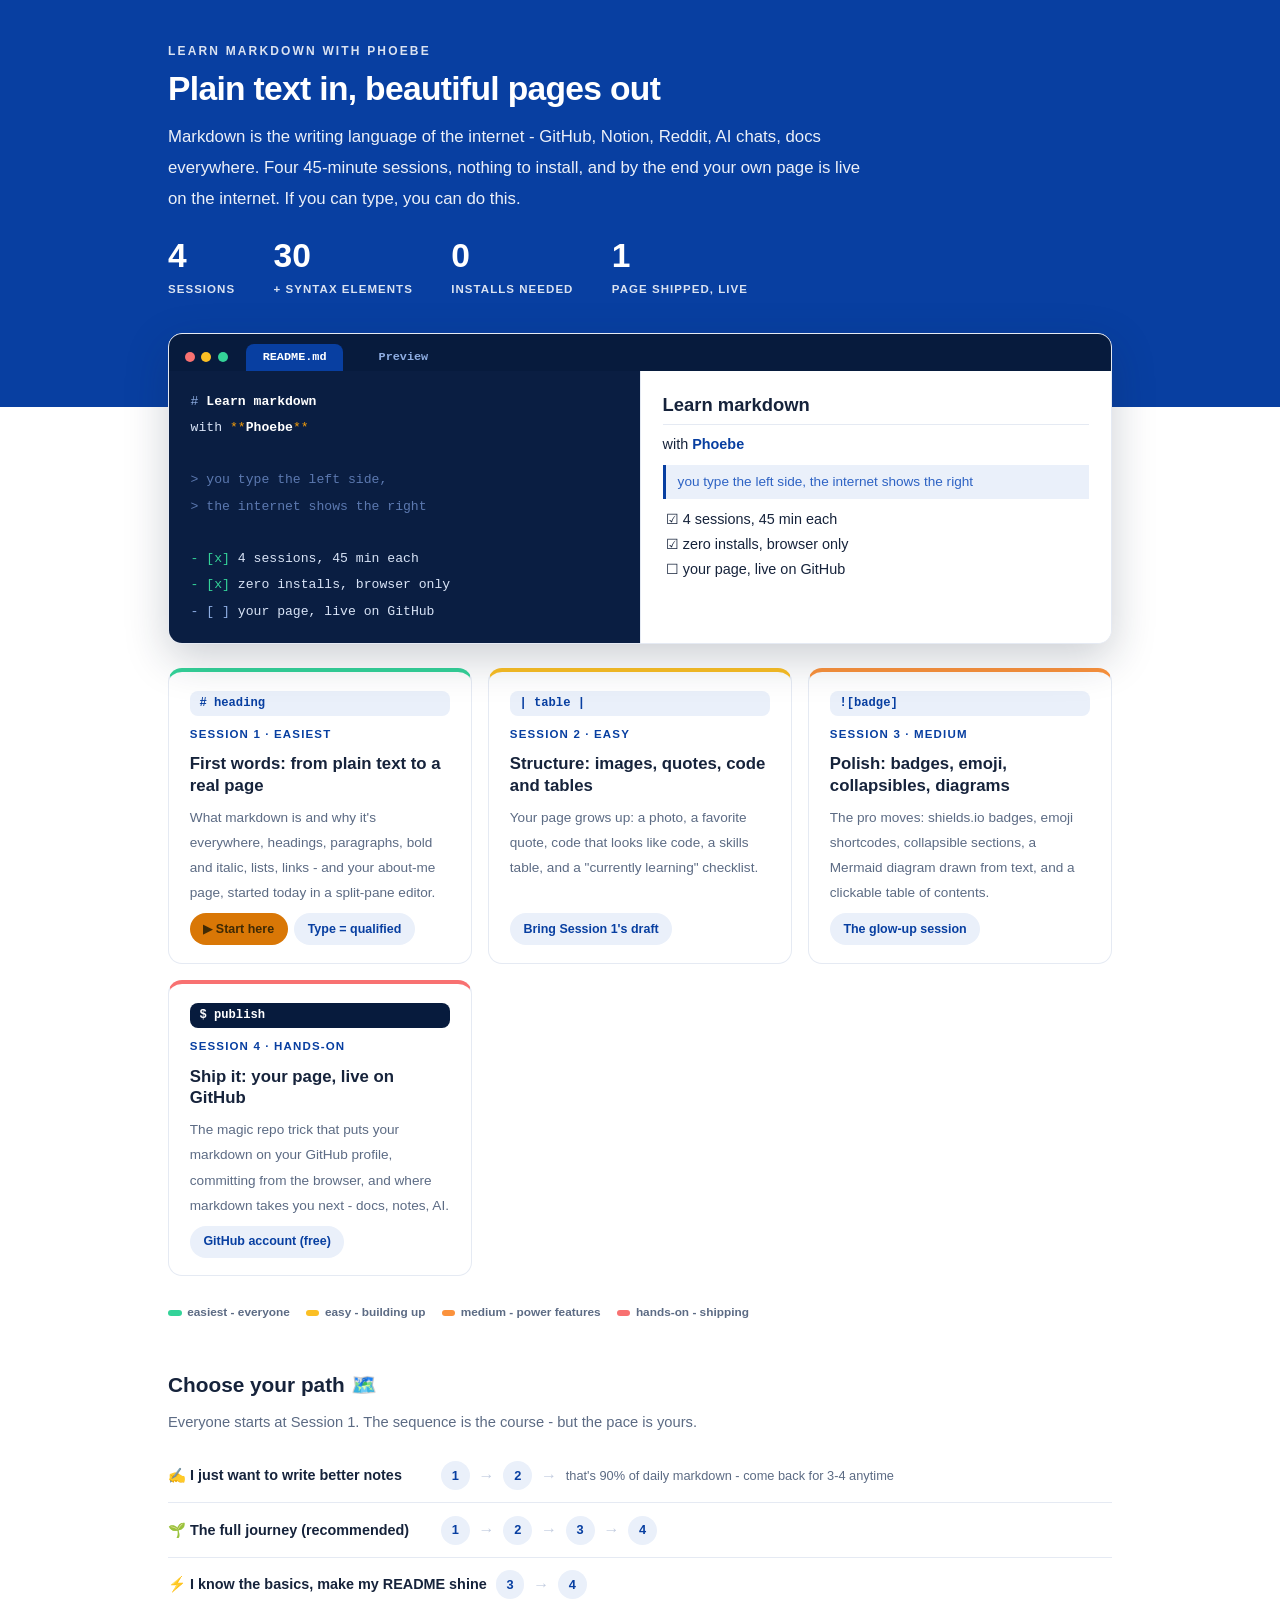
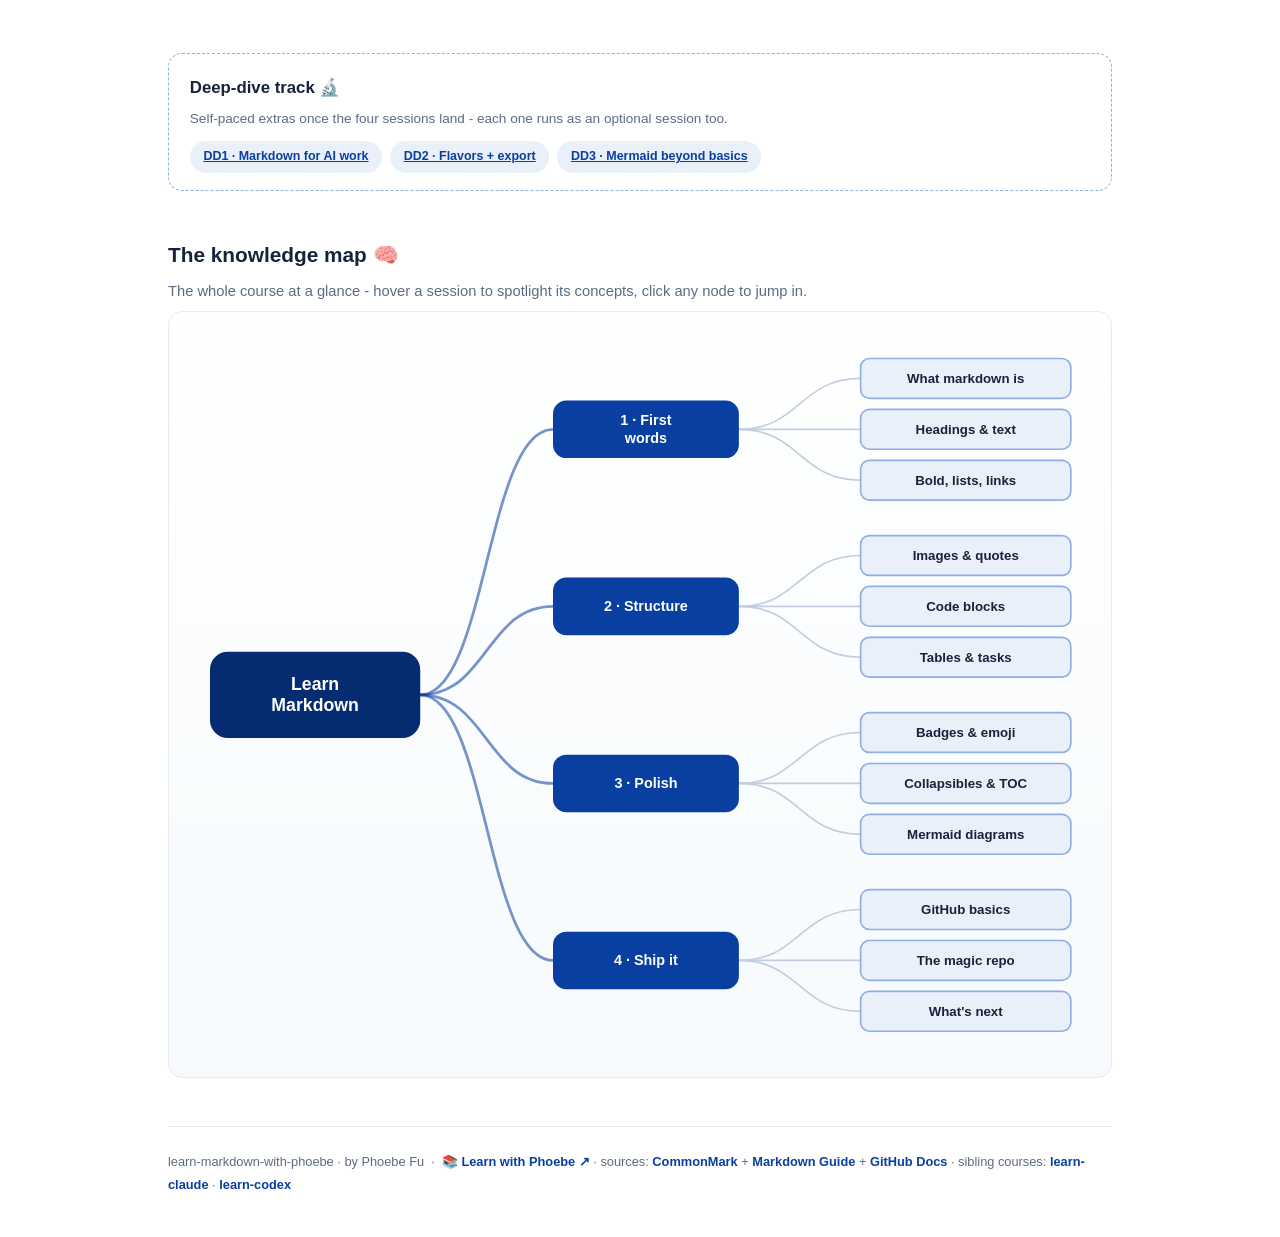
==== index.html @ 5eac9757 "Add Learn with Phoebe hub backlink to footers" ====
<!DOCTYPE html>
<html lang="en">
<head>
<meta charset="UTF-8">
<meta name="viewport" content="width=device-width, initial-scale=1.0">
<title>learn markdown with phoebe - plain text in, beautiful pages out</title>
<link rel="stylesheet" href="assets/style.css?v=1">
<style>
  .masthead { padding-bottom: 6.5rem; }
  .stats-row { display: flex; gap: 2.4rem; margin-top: 1.5rem; flex-wrap: wrap; }
  .stat b { display: block; font-size: 2.1rem; font-weight: 800; line-height: 1.05; font-variant-numeric: tabular-nums; }
  .stat span { font-size: .72rem; opacity: .85; text-transform: uppercase; letter-spacing: .09em; font-weight: 600; }

  .hero-editor { margin-top: -4.6rem; position: relative; z-index: 2; }

  .course-grid { display: grid; grid-template-columns: repeat(auto-fit, minmax(17rem, 1fr)); gap: 1rem; margin-top: 1.5rem; }
  .course-card {
    border: 1px solid var(--hairline);
    border-top: 4px solid var(--diff, var(--indigo));
    border-radius: var(--radius);
    padding: 1.2rem 1.3rem 1.1rem;
    display: flex;
    flex-direction: column;
    gap: .5rem;
    text-decoration: none;
    color: var(--ink);
    background: #fff;
    transition: box-shadow .15s ease, border-color .15s ease, transform .15s ease;
    position: relative;
  }
  .course-card:hover { border-color: var(--indigo-soft); border-top-color: var(--diff, var(--indigo)); box-shadow: 0 8px 28px rgba(8,63,161,.13); transform: translateY(-3px); }
  .course-card .cnum { font-size: .72rem; font-weight: 700; color: var(--indigo); text-transform: uppercase; letter-spacing: .1em; }
  .course-card h3 { font-size: 1.05rem; font-weight: 800; line-height: 1.3; }
  .course-card p { font-size: .85rem; color: var(--muted); flex: 1; }
  .course-card .meta { display: flex; gap: .4rem; flex-wrap: wrap; }

  .diff-legend { display: flex; gap: 1rem; margin-top: 1.6rem; font-size: .74rem; color: var(--muted); font-weight: 600; flex-wrap: wrap; }
  .diff-legend i { display: inline-block; width: .85rem; height: .35rem; border-radius: 999px; margin-right: .35rem; vertical-align: middle; }

  .paths { margin-top: 2.6rem; }
  .paths h2 { font-size: 1.3rem; font-weight: 800; margin-bottom: .3rem; }
  .paths .plede { color: var(--muted); font-size: .92rem; margin-bottom: .8rem; }
  .path { display: flex; gap: .55rem; align-items: center; padding: .75rem 0; border-bottom: .5px solid var(--hairline); flex-wrap: wrap; }
  .path:last-child { border-bottom: none; }
  .path b { min-width: 16.5rem; font-size: .9rem; }
  .path .pstep { background: var(--indigo-50); color: var(--indigo); border-radius: 999px; padding: .16rem .68rem; font-weight: 700; font-size: .8rem; text-decoration: none; transition: all .12s ease; }
  .path .pstep:hover { background: var(--indigo); color: #fff; }
  .path .parr { color: var(--faint); font-weight: 700; }

  .dd-strip { margin-top: 2.6rem; border: 1px dashed var(--indigo-soft); border-radius: var(--radius); padding: 1.1rem 1.3rem; }
  .dd-strip h2 { font-size: 1.05rem; font-weight: 800; margin-bottom: .2rem; }
  .dd-strip p { font-size: .85rem; color: var(--muted); margin-bottom: .6rem; }
  .dd-strip .ddlinks { display: flex; gap: .5rem; flex-wrap: wrap; }

  .mm-section { margin-top: 1.6rem; }
  .mm-section h2 { font-size: 1.3rem; font-weight: 800; margin-bottom: .2rem; }
  .mm-section .mm-lede { color: var(--muted); font-size: .92rem; margin-bottom: .4rem; }
  .mm-wrap { border: 1px solid var(--hairline); border-radius: var(--radius); background: linear-gradient(180deg,#fff, #F6FAFD); padding: .6rem; overflow-x: auto; }
  .mm-svg { width: 100%; height: auto; display: block; max-width: 60rem; margin: 0 auto; min-width: 34rem; }
  .mm-link { cursor: pointer; text-decoration: none; }
  .mm-node rect { transition: opacity .15s ease, filter .15s ease; }
  .mm-node text { pointer-events: none; }
  .mm-link:hover .mm-node rect { filter: brightness(1.06); }
  .mm-edge { transition: opacity .15s ease; }
</style>
</head>
<body>

<header class="masthead">
  <div class="wrap">
    <div class="eyebrow">Learn Markdown with Phoebe</div>
    <h1>Plain text in, beautiful pages out</h1>
    <p class="sub">Markdown is the writing language of the internet - GitHub, Notion, Reddit, AI chats, docs everywhere. Four 45-minute sessions, nothing to install, and by the end your own page is live on the internet. If you can type, you can do this.</p>
    <div class="stats-row">
      <div class="stat"><b data-count="4">4</b><span>sessions</span></div>
      <div class="stat"><b data-count="30">30</b><span>+ syntax elements</span></div>
      <div class="stat"><b data-count="0">0</b><span>installs needed</span></div>
      <div class="stat"><b data-count="1">1</b><span>page shipped, live</span></div>
    </div>
  </div>
</header>

<main class="wrap">

  <div class="editor-window hero-editor">
    <div class="ed-bar">
      <span class="ed-dots"><span class="ed-dot r"></span><span class="ed-dot y"></span><span class="ed-dot g"></span></span>
      <span class="ed-tab">README.md</span>
      <span class="ed-tab ghost">Preview</span>
    </div>
    <div class="ed-split">
      <div class="ed-src"><span class="mk"># </span><span class="mkw">Learn markdown</span>
with <span class="mkb">**</span><span class="mkw">Phoebe</span><span class="mkb">**</span>

<span class="mkq">&gt; you type the left side,</span>
<span class="mkq">&gt; the internet shows the right</span>

<span class="mkx">- [x]</span> 4 sessions, 45 min each
<span class="mkx">- [x]</span> zero installs, browser only
<span class="mk">- [ ]</span> your page, live on GitHub</div>
      <div class="ed-render">
        <div class="rh">Learn markdown</div>
        <p>with <strong style="color:var(--indigo)">Phoebe</strong></p>
        <blockquote>you type the left side, the internet shows the right</blockquote>
        <ul style="list-style:none;margin-left:.2rem">
          <li>☑ 4 sessions, 45 min each</li>
          <li>☑ zero installs, browser only</li>
          <li>☐ your page, live on GitHub</li>
        </ul>
      </div>
    </div>
  </div>

  

  <section class="section">
    <div class="course-grid">
      <a class="course-card" href="courses/01-first-words.html" style="--diff:#34D399">
        <span class="syn-chip"># heading</span>
        <span class="cnum">Session 1 · easiest</span>
        <h3>First words: from plain text to a real page</h3>
        <p>What markdown is and why it's everywhere, headings, paragraphs, bold and italic, lists, links - and your about-me page, started today in a split-pane editor.</p>
        <span class="meta"><span class="pill amber">▶ Start here</span><span class="pill light">Type = qualified</span></span>
      </a>
      <a class="course-card" href="courses/02-structure.html" style="--diff:#FBBF24">
        <span class="syn-chip">| table |</span>
        <span class="cnum">Session 2 · easy</span>
        <h3>Structure: images, quotes, code and tables</h3>
        <p>Your page grows up: a photo, a favorite quote, code that looks like code, a skills table, and a "currently learning" checklist.</p>
        <span class="meta"><span class="pill light">Bring Session 1's draft</span></span>
      </a>
      <a class="course-card" href="courses/03-polish.html" style="--diff:#FB923C">
        <span class="syn-chip">![badge]</span>
        <span class="cnum">Session 3 · medium</span>
        <h3>Polish: badges, emoji, collapsibles, diagrams</h3>
        <p>The pro moves: shields.io badges, emoji shortcodes, collapsible sections, a Mermaid diagram drawn from text, and a clickable table of contents.</p>
        <span class="meta"><span class="pill light">The glow-up session</span></span>
      </a>
      <a class="course-card" href="courses/04-ship-it.html" style="--diff:#F87171">
        <span class="syn-chip dark">$ publish</span>
        <span class="cnum">Session 4 · hands-on</span>
        <h3>Ship it: your page, live on GitHub</h3>
        <p>The magic repo trick that puts your markdown on your GitHub profile, committing from the browser, and where markdown takes you next - docs, notes, AI.</p>
        <span class="meta"><span class="pill light">GitHub account (free)</span></span>
      </a>
    </div>
    <div class="diff-legend">
      <span><i style="background:#34D399"></i>easiest - everyone</span>
      <span><i style="background:#FBBF24"></i>easy - building up</span>
      <span><i style="background:#FB923C"></i>medium - power features</span>
      <span><i style="background:#F87171"></i>hands-on - shipping</span>
    </div>

    <div class="paths">
      <h2>Choose your path 🗺️</h2>
      <p class="plede">Everyone starts at Session 1. The sequence is the course - but the pace is yours.</p>
      <div class="path"><b>✍️ I just want to write better notes</b>
        <a class="pstep" href="courses/01-first-words.html">1</a><span class="parr">→</span>
        <a class="pstep" href="courses/02-structure.html">2</a><span class="parr">→</span>
        <span style="font-size:.8rem;color:var(--muted)">that's 90% of daily markdown - come back for 3-4 anytime</span>
      </div>
      <div class="path"><b>🌱 The full journey (recommended)</b>
        <a class="pstep" href="courses/01-first-words.html">1</a><span class="parr">→</span>
        <a class="pstep" href="courses/02-structure.html">2</a><span class="parr">→</span>
        <a class="pstep" href="courses/03-polish.html">3</a><span class="parr">→</span>
        <a class="pstep" href="courses/04-ship-it.html">4</a>
      </div>
      <div class="path"><b>⚡ I know the basics, make my README shine</b>
        <a class="pstep" href="courses/03-polish.html">3</a><span class="parr">→</span>
        <a class="pstep" href="courses/04-ship-it.html">4</a>
      </div>
    </div>

    <div class="dd-strip">
      <h2>Deep-dive track 🔬</h2>
      <p>Self-paced extras once the four sessions land - each one runs as an optional session too.</p>
      <div class="ddlinks">
        <a class="pill light" href="courses/41-markdown-for-ai.html">DD1 · Markdown for AI work</a>
        <a class="pill light" href="courses/42-flavors-and-export.html">DD2 · Flavors + export</a>
        <a class="pill light" href="courses/43-mermaid-deeper.html">DD3 · Mermaid beyond basics</a>
      </div>
    </div>
  </section>

  <section class="section mm-section">
    <h2>The knowledge map 🧠</h2>
    <p class="mm-lede">The whole course at a glance - hover a session to spotlight its concepts, click any node to jump in.</p>
    <div class="mm-wrap"><div id="mindmap"></div></div>
  </section>

  <footer class="pagefoot">
    <span>learn-markdown-with-phoebe · by Phoebe Fu &nbsp;·&nbsp; 📚 <a href="https://phoebefu6.github.io/learn-with-phoebe/">Learn with Phoebe ↗</a> · sources: <a href="https://commonmark.org/help/">CommonMark</a> + <a href="https://www.markdownguide.org/">Markdown Guide</a> + <a href="https://docs.github.com/en/get-started/writing-on-github">GitHub Docs</a> · sibling courses: <a href="https://phoebefu6.github.io/learn-claude-with-phoebe/">learn-claude</a> · <a href="https://phoebefu6.github.io/learn-codex-with-phoebe/">learn-codex</a></span>
  </footer>
</main>

<script>
window.MINDMAP_DATA = {
  title: "Learn\nMarkdown",
  centerColor: "#052C70",
  sessions: [
    { label: "First\nwords", href: "courses/01-first-words.html", color: "#34D399",
      concepts: [
        { label: "What markdown is", href: "courses/01-first-words.html" },
        { label: "Headings & text", href: "courses/01-first-words.html" },
        { label: "Bold, lists, links", href: "courses/01-first-words.html" } ] },
    { label: "Structure", href: "courses/02-structure.html", color: "#FBBF24",
      concepts: [
        { label: "Images & quotes", href: "courses/02-structure.html" },
        { label: "Code blocks", href: "courses/02-structure.html" },
        { label: "Tables & tasks", href: "courses/02-structure.html" } ] },
    { label: "Polish", href: "courses/03-polish.html", color: "#FB923C",
      concepts: [
        { label: "Badges & emoji", href: "courses/03-polish.html" },
        { label: "Collapsibles & TOC", href: "courses/03-polish.html" },
        { label: "Mermaid diagrams", href: "courses/03-polish.html" } ] },
    { label: "Ship it", href: "courses/04-ship-it.html", color: "#F87171",
      concepts: [
        { label: "GitHub basics", href: "courses/04-ship-it.html" },
        { label: "The magic repo", href: "courses/04-ship-it.html" },
        { label: "What's next", href: "courses/04-ship-it.html" } ] }
  ]
};
</script>
<script src="assets/mindmap.js?v=12"></script>
<script src="assets/app.js?v=1"></script>
</body>
</html>
---- assets/style.css ----
/* learn-claude-with-phoebe - editorial bold design system
   Accent: indigo #083FA1 · Ink: #16233B · Flagship: amber #D97706 */

:root {
  --indigo: #083FA1;
  --indigo-deep: #052C70;
  --indigo-mid: #2E63C4;
  --indigo-soft: #8FAEE3;
  --indigo-50: #EAF0FA;
  --ink: #16233B;
  --muted: #5C6B84;
  --faint: #C3CDE0;
  --hairline: #E5EAF3;
  --amber: #D97706;
  --amber-ink: #3F2A05;
  --amber-50: #FDF3E3;
  --paper: #FFFFFF;
  --code-bg: #071B3D;
  --code-ink: #D9E4F7;
  --radius: 14px;
}

* { margin: 0; padding: 0; box-sizing: border-box; }

html { font-size: 16px; scroll-behavior: smooth; }
html.zoom-125 { font-size: 20px; }
html.zoom-150 { font-size: 24px; }

body {
  font-family: "Inter", -apple-system, BlinkMacSystemFont, "Segoe UI", Roboto, sans-serif;
  background: var(--paper);
  color: var(--ink);
  line-height: 1.85;
  font-feature-settings: "tnum";
}

.wrap { max-width: 62rem; margin: 0 auto; padding: 0 1.5rem; }

/* ---------- header band ---------- */
.masthead {
  background: var(--indigo);
  color: #fff;
  padding: 2.5rem 0 2.25rem;
}
.masthead .eyebrow {
  font-size: .75rem;
  letter-spacing: .18em;
  text-transform: uppercase;
  opacity: .85;
  font-weight: 600;
}
.masthead h1 {
  font-size: 2.1rem;
  line-height: 1.15;
  font-weight: 800;
  margin: .5rem 0 .75rem;
  letter-spacing: -.02em;
}
.masthead h1 .accent { color: inherit; }
.masthead .sub { font-size: 1.05rem; opacity: .92; max-width: 44rem; }

.chip-row { display: flex; flex-wrap: wrap; gap: .5rem; margin-top: 1.1rem; }
.chip {
  display: inline-flex;
  align-items: center;
  gap: .35rem;
  border-radius: 999px;
  padding: .25rem .8rem;
  font-size: .78rem;
  font-weight: 600;
  white-space: nowrap;
}
.chip.level { background: #fff; color: var(--indigo); }
.chip.audience { background: rgba(255,255,255,.16); color: #fff; border: 1px solid rgba(255,255,255,.35); }
.chip.time { background: var(--ink); color: #fff; font-variant-numeric: tabular-nums; }

/* ---------- agenda bar ---------- */
.agenda {
  display: flex;
  border-radius: 999px;
  overflow: hidden;
  margin: 1.4rem 0 0;
  font-size: .72rem;
  font-weight: 600;
  text-align: center;
  color: #fff;
}
.agenda span { padding: .45rem .3rem; white-space: nowrap; overflow: hidden; text-overflow: ellipsis; }
.agenda .a1 { background: var(--indigo-deep); }
.agenda .a2 { background: var(--indigo-mid); }
.agenda .a3 { background: var(--amber); color: var(--amber-ink); }
.agenda .a4 { background: var(--indigo-soft); }

/* ---------- toolbar ---------- */
.toolbar {
  position: sticky;
  top: 0;
  z-index: 40;
  background: rgba(255,255,255,.94);
  backdrop-filter: blur(6px);
  border-bottom: 1px solid var(--hairline);
  padding: .55rem 0;
}
.toolbar .wrap { display: flex; align-items: center; gap: .6rem; }
.toolbar .crumb { font-size: .8rem; color: var(--muted); font-weight: 600; margin-right: auto; }
.toolbar .crumb a { color: var(--indigo); text-decoration: none; }
.btn {
  border: 1px solid var(--hairline);
  background: #fff;
  color: var(--ink);
  border-radius: 999px;
  padding: .35rem .9rem;
  font-size: .78rem;
  font-weight: 600;
  cursor: pointer;
  font-family: inherit;
  transition: all .15s ease;
}
.btn:hover { border-color: var(--indigo); color: var(--indigo); }
.btn.primary { background: var(--indigo); border-color: var(--indigo); color: #fff; }
.btn.primary:hover { background: var(--indigo-deep); }

/* ---------- sections ---------- */
main { padding: 2.5rem 0 4rem; }

.section { margin-bottom: 2.8rem; }
.section-kicker { margin-bottom: 1rem; }
.section-kicker .klabel {
  display: block;
  font-size: .72rem;
  text-transform: uppercase;
  letter-spacing: .1em;
  color: var(--indigo);
  font-weight: 700;
  margin-bottom: .35rem;
}
.section-kicker h2 {
  font-size: 1.45rem;
  font-weight: 800;
  letter-spacing: -.01em;
  display: flex;
  align-items: center;
  gap: .7rem;
  flex-wrap: wrap;
}
.section-kicker .tag {
  border-radius: 999px;
  padding: .18rem .7rem;
  font-size: .7rem;
  font-weight: 700;
  text-transform: uppercase;
  letter-spacing: .08em;
}
.tag.concept { background: var(--indigo-50); color: var(--indigo); }
.tag.demo { background: var(--amber-50); color: var(--amber-ink); }
.tag.exercise { background: var(--ink); color: #fff; }

.lede { color: var(--muted); max-width: 46rem; margin-bottom: 1.4rem; line-height: 1.8; }

/* live vs self-study markers on cards */
.mode {
  font-size: .64rem;
  font-weight: 700;
  text-transform: uppercase;
  letter-spacing: .07em;
  padding: .14rem .6rem;
  border-radius: 999px;
  flex: none;
}
.mode.live { background: var(--indigo); color: #fff; }
.mode.self { background: #fff; color: var(--muted); border: 1px solid var(--hairline); }

/* ---------- accordions ---------- */
details.card {
  border: 1px solid var(--hairline);
  border-radius: var(--radius);
  margin-bottom: .8rem;
  overflow: hidden;
  background: #fff;
}
details.card[open] { border-color: var(--indigo-soft); box-shadow: 0 8px 28px rgba(8,63,161,.08); }
details.card summary {
  list-style: none;
  cursor: pointer;
  padding: 1rem 1.25rem;
  display: flex;
  align-items: center;
  gap: .75rem;
  font-weight: 700;
  font-size: 1.02rem;
  user-select: none;
}
details.card summary::-webkit-details-marker { display: none; }
details.card summary .dot {
  width: .6rem; height: .6rem;
  border-radius: 999px;
  background: var(--indigo);
  flex: none;
}
details.card summary .mini { margin-left: auto; font-size: .72rem; color: var(--muted); font-weight: 600; white-space: nowrap; }
details.card summary .caret { transition: transform .2s ease; color: var(--indigo); font-size: .8rem; }
details.card[open] summary .caret { transform: rotate(90deg); }
details.card .body { padding: 0 1.25rem 1.4rem; border-top: 1px solid var(--hairline); padding-top: 1.15rem; }
details.card .body p { margin-bottom: 1.05rem; max-width: 48rem; }
details.card .body p:last-child { margin-bottom: 0; }
details.card .body ul, details.card .body ol { margin: 0 0 1.1rem 1.2rem; max-width: 47rem; }
details.card .body li { margin-bottom: .65rem; }
details.card .body h4 { font-size: .95rem; font-weight: 700; margin: 1.1rem 0 .45rem; }
details.card .body h4:first-child { margin-top: 0; }

/* ---------- pills & legends ---------- */
.legend { display: flex; flex-wrap: wrap; gap: .5rem; margin: 0 0 1.2rem; }
.pill {
  display: inline-flex;
  align-items: center;
  gap: .4rem;
  border-radius: 999px;
  padding: .28rem .85rem;
  font-size: .78rem;
  font-weight: 600;
}
.pill.solid { background: var(--indigo); color: #fff; }
.pill.light { background: var(--indigo-50); color: var(--indigo); }
.pill.inkpill { background: var(--ink); color: #fff; }
.pill.amber, .pill.peach { background: var(--amber); color: var(--amber-ink); }
.pill.bare { color: var(--faint); }

/* ---------- 4D grid ---------- */
.grid-2 { display: grid; grid-template-columns: repeat(auto-fit, minmax(15rem, 1fr)); gap: .8rem; margin: .5rem 0 1rem; }
.d-card {
  border: 1px solid var(--hairline);
  border-left: 4px solid var(--indigo);
  border-radius: 10px;
  padding: 1rem 1.1rem;
}
.d-card h4 { font-size: .95rem; margin-bottom: .3rem; }
.d-card h4 .lead-letter { color: var(--indigo); }
.d-card p { font-size: .86rem; color: var(--muted); margin: 0; }

/* ---------- tables ---------- */
table.clean { width: 100%; border-collapse: collapse; font-size: .9rem; margin: .4rem 0 1rem; }
table.clean th {
  text-align: left;
  font-size: .72rem;
  text-transform: uppercase;
  letter-spacing: .08em;
  color: var(--muted);
  padding: .5rem .6rem;
  border-bottom: 2px solid var(--ink);
}
table.clean td { padding: .7rem .6rem; border-bottom: .5px solid var(--hairline); vertical-align: top; line-height: 1.7; }
table.clean td:first-child { font-weight: 600; }

/* ---------- prompt boxes ---------- */
.prompt-box {
  position: relative;
  background: var(--code-bg);
  color: var(--code-ink);
  border-radius: var(--radius);
  padding: 1.1rem 1.2rem;
  margin: 1rem 0 1.2rem;
  font-family: "SF Mono", ui-monospace, Menlo, Consolas, monospace;
  font-size: .84rem;
  line-height: 1.65;
  white-space: pre-wrap;
  word-break: break-word;
}
.prompt-box .label {
  position: absolute;
  top: -0.7rem;
  left: 1rem;
  background: var(--indigo);
  color: #fff;
  font-family: "Inter", -apple-system, sans-serif;
  font-size: .68rem;
  font-weight: 700;
  letter-spacing: .06em;
  text-transform: uppercase;
  border-radius: 999px;
  padding: .15rem .7rem;
}
.prompt-box.bad .label { background: var(--faint); color: var(--ink); }
.prompt-box.good .label { background: var(--amber); color: var(--amber-ink); }
.copy-btn {
  position: absolute;
  top: .7rem;
  right: .7rem;
  background: rgba(255,255,255,.1);
  border: 1px solid rgba(255,255,255,.25);
  color: #fff;
  border-radius: 999px;
  padding: .25rem .8rem;
  font-size: .72rem;
  font-weight: 600;
  cursor: pointer;
  font-family: "Inter", -apple-system, sans-serif;
  transition: background .15s ease;
}
.copy-btn:hover { background: rgba(255,255,255,.22); }
.copy-btn.copied { background: var(--amber); border-color: var(--amber); color: var(--amber-ink); }

/* ---------- demo steps ---------- */
.steps { counter-reset: step; margin: .6rem 0 1rem; }
.step {
  display: flex;
  gap: .9rem;
  padding: .85rem 0;
  border-bottom: .5px solid var(--hairline);
}
.step:last-child { border-bottom: none; }
.step::before {
  counter-increment: step;
  content: counter(step);
  flex: none;
  width: 1.7rem; height: 1.7rem;
  border-radius: 999px;
  background: var(--indigo-50);
  color: var(--indigo);
  font-weight: 700;
  font-size: .85rem;
  display: inline-flex;
  align-items: center;
  justify-content: center;
  margin-top: .1rem;
}
.step p { margin: 0; }

/* ---------- callouts ---------- */
.callout {
  border-radius: var(--radius);
  padding: 1rem 1.2rem;
  margin: 1rem 0;
  font-size: .92rem;
}
.callout.tip { background: var(--indigo-50); border-left: 4px solid var(--indigo); }
.callout.win { background: var(--amber-50); border-left: 4px solid var(--amber); }
.callout strong:first-child { display: block; margin-bottom: .2rem; }

.callout.example {
  background: #FFFFFF;
  border: 1px solid var(--hairline);
  border-left: 4px solid var(--amber);
  font-size: .9rem;
}
.callout.example .ex-pill {
  display: inline-block;
  background: var(--amber);
  color: var(--amber-ink);
  border-radius: 999px;
  padding: .15rem .7rem;
  font-size: .68rem;
  font-weight: 700;
  text-transform: uppercase;
  letter-spacing: .06em;
  margin-bottom: .5rem;
}
.callout.example p { margin: 0 0 .75rem; max-width: 47rem; }
.callout.example p:last-child { margin-bottom: 0; }
.callout.example ul { margin: 0 0 0 1.1rem; max-width: 46rem; }
.callout.example li { margin-bottom: .6rem; }
.callout.example li:last-child { margin-bottom: 0; }

/* ---------- zoomable figures ---------- */
figure.zoomable {
  border: 1px solid var(--hairline);
  border-radius: var(--radius);
  padding: 1.2rem;
  margin: 1rem 0 1.4rem;
  cursor: zoom-in;
  transition: box-shadow .15s ease;
  background: #fff;
}
figure.zoomable:hover { box-shadow: 0 8px 28px rgba(8,63,161,.12); }
figure.zoomable svg, figure.zoomable img { width: 100%; height: auto; display: block; }
figure.zoomable figcaption {
  margin-top: .6rem;
  font-size: .76rem;
  color: var(--muted);
  font-weight: 600;
  display: flex;
  align-items: center;
  gap: .4rem;
}

.lightbox {
  position: fixed;
  inset: 0;
  z-index: 100;
  background: rgba(22,35,59,.9);
  display: none;
  align-items: center;
  justify-content: center;
  padding: 3vh 3vw;
  cursor: zoom-out;
}
.lightbox.open { display: flex; }
.lightbox .inner {
  background: #fff;
  border-radius: var(--radius);
  padding: 2rem;
  max-width: 94vw;
  max-height: 92vh;
  overflow: auto;
}
.lightbox .inner svg, .lightbox .inner img { width: min(88vw, 70rem); height: auto; }
.lightbox .close-hint {
  position: fixed;
  top: 1rem; right: 1.4rem;
  color: #fff;
  font-size: .8rem;
  font-weight: 600;
  opacity: .8;
}

/* ---------- courses covered ---------- */
.covered { border: 1px solid var(--hairline); border-radius: var(--radius); overflow: hidden; }
.covered-row {
  display: flex;
  align-items: baseline;
  gap: .8rem;
  padding: .75rem 1.1rem;
  border-bottom: .5px solid var(--hairline);
  font-size: .9rem;
}
.covered-row:last-child { border-bottom: none; }
.covered-row .status { flex: none; }
.covered-row .name { font-weight: 600; }
.covered-row .note { margin-left: auto; color: var(--muted); font-size: .78rem; text-align: right; }

/* ---------- cheat sheet footer ---------- */
.cheat {
  background: var(--ink);
  color: #fff;
  border-radius: var(--radius);
  padding: 1.6rem 1.6rem 1.3rem;
  margin-top: 3rem;
}
.cheat h3 { font-size: 1.1rem; margin-bottom: 1rem; }
.cheat h3 span { color: var(--indigo-soft); }
.cheat .grid-2 { gap: 1rem; }
.cheat .cheat-item { border-left: 3px solid var(--indigo-mid); padding-left: .8rem; }
.cheat .cheat-item b { display: block; font-size: .85rem; color: var(--indigo-soft); }
.cheat .cheat-item span { font-size: .82rem; opacity: .85; }

footer.pagefoot {
  border-top: 1px solid var(--hairline);
  margin-top: 3rem;
  padding: 1.4rem 0 2.5rem;
  font-size: .8rem;
  color: var(--muted);
  display: flex;
  justify-content: space-between;
  flex-wrap: wrap;
  gap: .8rem;
}
footer.pagefoot a { color: var(--indigo); text-decoration: none; font-weight: 600; }

/* ---------- wayfinding: reading progress + section dots + part numbers ---------- */

#progress-bar {
  position: fixed;
  top: 0; left: 0;
  height: 3px;
  width: 0;
  background: linear-gradient(90deg, var(--indigo), var(--amber));
  z-index: 90;
}

.pagenav {
  position: fixed;
  right: 1.1rem;
  top: 50%;
  transform: translateY(-50%);
  z-index: 50;
  display: flex;
  flex-direction: column;
  gap: .55rem;
}
.pagenav a {
  width: .68rem; height: .68rem;
  border-radius: 999px;
  background: #fff;
  border: 2px solid var(--faint);
  display: block;
  position: relative;
  transition: all .15s ease;
}
.pagenav a:hover { border-color: var(--indigo); transform: scale(1.3); }
.pagenav a.active { background: var(--indigo); border-color: var(--indigo); }
.pagenav a .nlabel {
  position: absolute;
  right: 1.4rem;
  top: 50%;
  transform: translateY(-50%);
  background: var(--ink);
  color: #fff;
  font-size: .7rem;
  font-weight: 600;
  padding: .22rem .65rem;
  border-radius: 6px;
  white-space: nowrap;
  opacity: 0;
  pointer-events: none;
  transition: opacity .15s ease;
}
.pagenav a:hover .nlabel { opacity: 1; }
@media (max-width: 74rem) { .pagenav { display: none; } }

main { counter-reset: partnum -1; }
.section .section-kicker { position: relative; }
.section .section-kicker::before {
  counter-increment: partnum;
  content: counter(partnum, decimal-leading-zero);
  position: absolute;
  right: 0;
  top: -1.2rem;
  font-size: 4.4rem;
  font-weight: 800;
  color: var(--indigo-50);
  line-height: 1;
  font-variant-numeric: tabular-nums;
  pointer-events: none;
  z-index: 0;
}
.section .section-kicker > * { position: relative; z-index: 1; }

details.card summary { transition: background .15s ease; }
details.card summary:hover { background: #F8FAFD; }

/* ---------- journey strip: you are here in the series ---------- */
.journey {
  display: flex;
  align-items: center;
  gap: .45rem;
  margin-top: 1.1rem;
  flex-wrap: wrap;
}
.journey .jlabel { font-size: .7rem; font-weight: 700; text-transform: uppercase; letter-spacing: .09em; opacity: .8; margin-right: .3rem; }
.journey a {
  width: 1.7rem; height: 1.7rem;
  border-radius: 999px;
  display: inline-flex;
  align-items: center;
  justify-content: center;
  font-size: .8rem;
  font-weight: 700;
  text-decoration: none;
  color: #fff;
  border: 1.5px solid rgba(255,255,255,.45);
  transition: all .15s ease;
  font-variant-numeric: tabular-nums;
}
.journey a:hover { border-color: #fff; transform: scale(1.12); }
.journey a.here { background: #fff; color: var(--indigo); border-color: #fff; }
.journey a.dd-chip { width: auto; border-radius: 999px; padding: 0 .7rem; font-size: .72rem; }

/* ---------- check-yourself quiz ---------- */
.quiz-q {
  border: 1px solid var(--hairline);
  border-radius: var(--radius);
  padding: 1.1rem 1.25rem 1rem;
  margin-bottom: .9rem;
  background: #fff;
}
.quiz-q .qtext { font-weight: 700; margin-bottom: .7rem; }
.quiz-q .qopt {
  display: block;
  width: 100%;
  text-align: left;
  background: #fff;
  border: 1px solid var(--hairline);
  border-radius: 10px;
  padding: .6rem .9rem;
  margin-bottom: .5rem;
  font-size: .9rem;
  font-family: inherit;
  color: var(--ink);
  cursor: pointer;
  transition: all .15s ease;
}
.quiz-q .qopt:hover { border-color: var(--indigo); background: var(--indigo-50); }
.quiz-q .qopt.correct { background: var(--indigo); border-color: var(--indigo); color: #fff; font-weight: 600; }
.quiz-q .qopt.correct::after { content: "  ✓"; }
.quiz-q .qopt.wrong { background: #FEF2F2; border-color: #FCA5A5; color: #991B1B; animation: qshake .3s ease; }
.quiz-q .qopt.wrong::after { content: "  ✗ try again"; font-size: .78rem; }
.quiz-q .qopt:disabled { cursor: default; }
.quiz-q .qwhy {
  display: none;
  background: var(--amber-50);
  border-left: 4px solid var(--amber);
  border-radius: 8px;
  padding: .6rem .9rem;
  font-size: .86rem;
  margin-top: .3rem;
}
.quiz-q.answered .qwhy { display: block; }
@keyframes qshake {
  0%, 100% { transform: translateX(0); }
  25% { transform: translateX(-5px); }
  75% { transform: translateX(5px); }
}
.quiz-score { font-weight: 700; color: var(--indigo); margin-top: .4rem; }

@media (prefers-reduced-motion: reduce) {
  .quiz-q .qopt.wrong { animation: none; }
  .journey a:hover { transform: none; }
}

/* ---------- micro-interactions (react-bits inspired, vanilla) ---------- */

/* BlurText: staggered word reveal on the masthead headline */
.masthead h1 .bw {
  display: inline-block;
  opacity: 0;
  filter: blur(8px);
  transform: translateY(.35em);
  animation: bw-in .7s cubic-bezier(.22,.9,.35,1) forwards;
  animation-delay: var(--bw-delay, 0s);
}
@keyframes bw-in {
  to { opacity: 1; filter: blur(0); transform: translateY(0); }
}

/* SpotlightCard: cursor-following highlight on accordion cards */
details.card { position: relative; }
details.card::after {
  content: "";
  position: absolute;
  inset: 0;
  pointer-events: none;
  opacity: 0;
  transition: opacity .3s ease;
  background: radial-gradient(320px circle at var(--mx, 50%) var(--my, 50%), rgba(8,63,161,.09), transparent 65%);
}
details.card:hover::after { opacity: 1; }

/* ScrollReveal: sections rise in as they enter the viewport */
.js-reveal .section {
  opacity: 0;
  transform: translateY(16px);
  transition: opacity .6s ease, transform .6s cubic-bezier(.22,.9,.35,1);
}
.js-reveal .section.revealed { opacity: 1; transform: none; }

@media (prefers-reduced-motion: reduce) {
  .masthead h1 .bw { animation: none; opacity: 1; filter: none; transform: none; }
  details.card::after { display: none; }
  .js-reveal .section { opacity: 1; transform: none; transition: none; }
}

@media (max-width: 40rem) {
  .masthead h1 { font-size: 1.6rem; }
  .agenda span { font-size: .6rem; }
  .toolbar .crumb { display: none; }
}

@media print {
  .toolbar, .copy-btn { display: none; }
  details.card { border: 1px solid #ccc; }
}

/* ---------- markdown editor components (this course's signature layer) ---------- */
.editor-window { border-radius: var(--radius); overflow: hidden; box-shadow: 0 14px 44px rgba(22,35,59,.22); border: 1px solid var(--hairline); background: #fff; }
.ed-bar { background: #071B3D; display: flex; align-items: flex-end; gap: .45rem; padding: .55rem 1rem 0; min-height: 2.3rem; }
.ed-dots { display: flex; gap: .4rem; align-items: center; padding-bottom: .55rem; }
.ed-dot { width: .62rem; height: .62rem; border-radius: 999px; display: inline-block; }
.ed-dot.r { background: #F87171; } .ed-dot.y { background: #FBBF24; } .ed-dot.g { background: #34D399; }
.ed-tab { margin-left: .7rem; background: var(--indigo); color: #fff; border-radius: 8px 8px 0 0; padding: .28rem 1.05rem; font: 600 .74rem/1.5 ui-monospace, "SF Mono", Menlo, monospace; }
.ed-tab.ghost { background: transparent; color: #8FAEE3; }
.ed-split { display: grid; grid-template-columns: 1fr 1fr; }
.ed-src { background: #0A1E42; color: #D9E4F7; font: 400 .82rem/2 ui-monospace, "SF Mono", Menlo, monospace; padding: 1.1rem 1.35rem; white-space: pre-wrap; word-break: break-word; }
.ed-render { background: #fff; padding: 1.1rem 1.35rem; border-left: 1px solid var(--hairline); font-size: .9rem; line-height: 1.75; color: var(--ink); }
@media (max-width: 720px) { .ed-split { grid-template-columns: 1fr; } .ed-render { border-left: none; border-top: 1px solid var(--hairline); } }
.ed-src .mk { color: #8FAEE3; }
.ed-src .mkb { color: #F59E0B; }
.ed-src .mkq { color: #5C79B0; }
.ed-src .mkx { color: #34D399; }
.ed-src .mkw { color: #FFFFFF; font-weight: 600; }
.ed-render .rh { font-size: 1.15rem; font-weight: 800; border-bottom: 1px solid var(--hairline); padding-bottom: .2rem; margin-bottom: .45rem; }
.ed-render blockquote { border-left: 3px solid var(--indigo); background: var(--indigo-50); color: var(--indigo-mid); padding: .3rem .75rem; margin: .5rem 0; font-size: .85rem; }
.ed-render ul { margin: .3rem 0 .3rem 1.2rem; }

/* syntax chip - mono badge that shows literal markdown syntax */
.syn-chip { display: inline-block; background: var(--indigo-50); color: var(--indigo); border-radius: 8px; padding: .14rem .6rem; font: 600 .76rem/1.7 ui-monospace, "SF Mono", Menlo, monospace; white-space: nowrap; }
.syn-chip.dark { background: #071B3D; color: #fff; }

/* raw -> rendered pair: the diagram language of this course */
.rawpair { display: grid; grid-template-columns: 1fr 2.2rem 1fr; gap: .55rem; align-items: stretch; margin: 1rem 0; }
.rawpair .rp-raw { background: #0A1E42; color: #D9E4F7; border-radius: 10px; padding: .8rem 1rem; font: 400 .8rem/1.9 ui-monospace, "SF Mono", Menlo, monospace; white-space: pre-wrap; word-break: break-word; }
.rawpair .rp-arrow { align-self: center; justify-self: center; color: var(--faint); font-weight: 800; font-size: 1.15rem; }
.rawpair .rp-out { background: #fff; border: 1px solid var(--hairline); border-radius: 10px; padding: .8rem 1rem; font-size: .88rem; line-height: 1.7; overflow-x: auto; }
@media (max-width: 720px) { .rawpair { grid-template-columns: 1fr; } .rawpair .rp-arrow { transform: rotate(90deg); } }
.rp-label { display: block; font: 700 .64rem/1.2 Inter, sans-serif; letter-spacing: .13em; text-transform: uppercase; margin-bottom: .45rem; }
.rp-raw .rp-label { color: #8FAEE3; }
.rp-out .rp-label { color: var(--muted); }
.rp-raw .mk { color: #8FAEE3; } .rp-raw .mkb { color: #F59E0B; } .rp-raw .mkq { color: #5C79B0; } .rp-raw .mkx { color: #34D399; } .rp-raw .mkw { color: #FFFFFF; font-weight: 600; }
.rp-out .rh { font-size: 1.05rem; font-weight: 800; border-bottom: 1px solid var(--hairline); padding-bottom: .15rem; margin-bottom: .35rem; }
.rp-out blockquote { border-left: 3px solid var(--indigo); background: var(--indigo-50); color: var(--indigo-mid); padding: .25rem .7rem; margin: .4rem 0; font-size: .84rem; }
.rp-out ul, .rp-out ol { margin: .25rem 0 .25rem 1.2rem; }
.rp-out table { border-collapse: collapse; font-size: .82rem; }
.rp-out table th, .rp-out table td { border: 1px solid var(--hairline); padding: .25rem .6rem; }
.rp-out img { max-width: 100%; border-radius: 8px; }
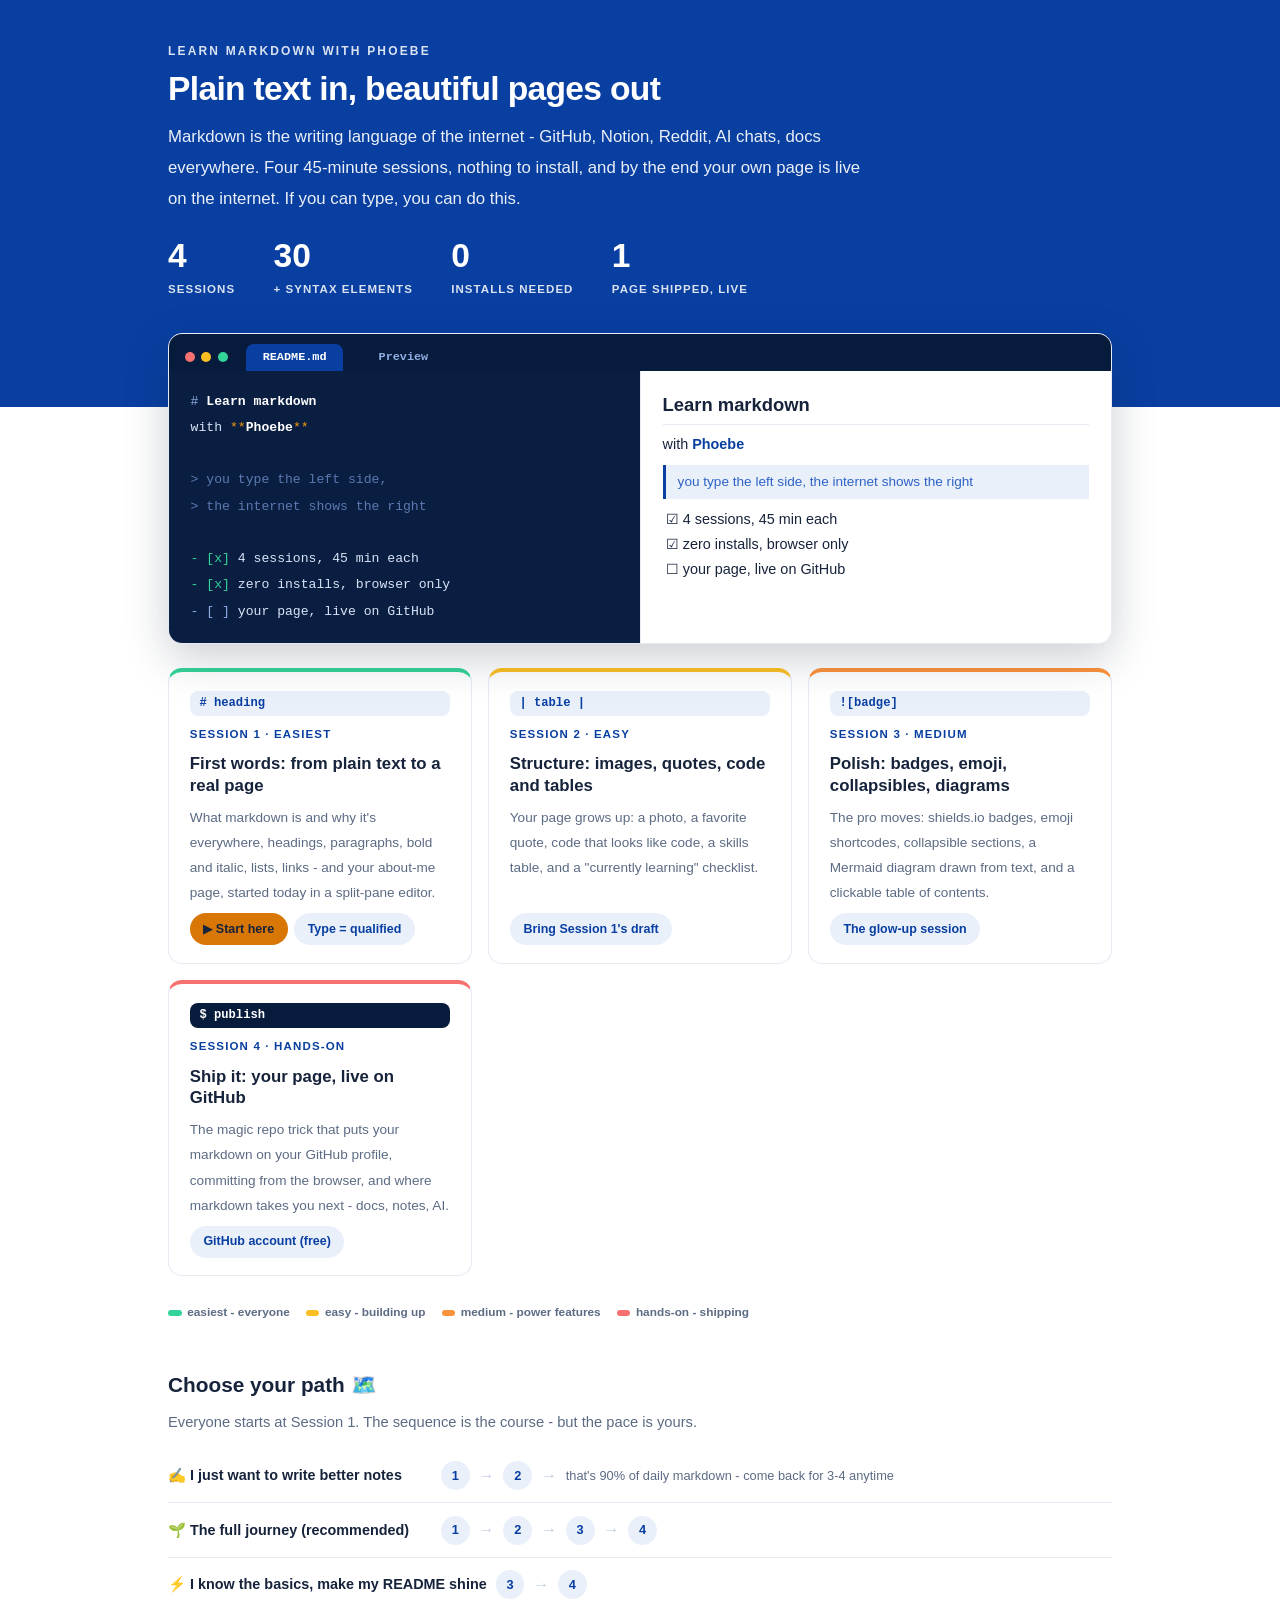
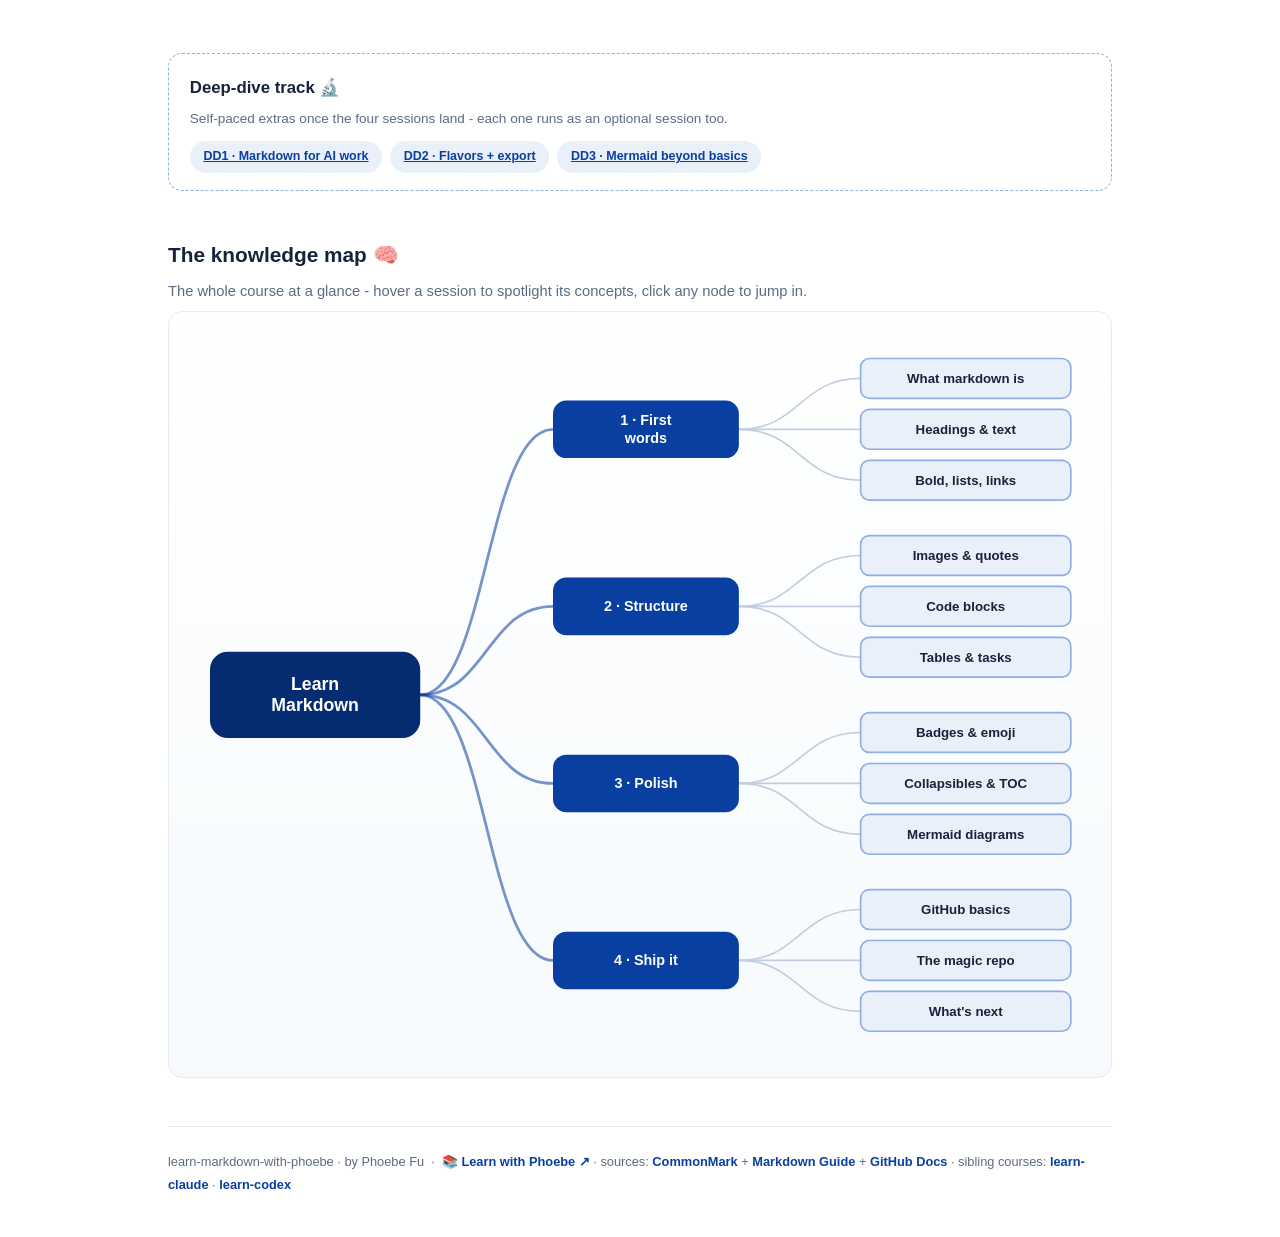
==== commit 7318ebec: "Fix unreadable pills and labels: the course's own ink on the amber fill The "Real world" pill, build" ====
--- a/index.html
+++ b/index.html
@@ -3,8 +3,23 @@
 <head>
 <meta charset="UTF-8">
 <meta name="viewport" content="width=device-width, initial-scale=1.0">
+<!-- social:start -->
+<meta name="description" content="Markdown is the writing language of the internet - GitHub, Notion, Reddit, AI chats, docs everywhere. Four 45-minute sessions, nothing to install, and by the end your own page is live on the...">
+<meta property="og:type" content="article">
+<meta property="og:site_name" content="Learn with Phoebe">
+<meta property="og:title" content="learn markdown with phoebe - plain text in, beautiful pages out">
+<meta property="og:description" content="Markdown is the writing language of the internet - GitHub, Notion, Reddit, AI chats, docs everywhere. Four 45-minute sessions, nothing to install, and by the end your own page is live on the...">
+<meta property="og:url" content="https://phoebefu6.github.io/learn-markdown-with-phoebe/">
+<meta property="og:image" content="https://phoebefu6.github.io/learn-markdown-with-phoebe/assets/og-cover.png">
+<meta property="og:image:width" content="1200">
+<meta property="og:image:height" content="630">
+<meta name="twitter:card" content="summary_large_image">
+<meta name="twitter:title" content="learn markdown with phoebe - plain text in, beautiful pages out">
+<meta name="twitter:description" content="Markdown is the writing language of the internet - GitHub, Notion, Reddit, AI chats, docs everywhere. Four 45-minute sessions, nothing to install, and by the end your own page is live on the...">
+<meta name="twitter:image" content="https://phoebefu6.github.io/learn-markdown-with-phoebe/assets/og-cover.png">
+<!-- social:end -->
 <title>learn markdown with phoebe - plain text in, beautiful pages out</title>
-<link rel="stylesheet" href="assets/style.css?v=1">
+<link rel="stylesheet" href="assets/style.css?v=21">
 <style>
   .masthead { padding-bottom: 6.5rem; }
   .stats-row { display: flex; gap: 2.4rem; margin-top: 1.5rem; flex-wrap: wrap; }
@@ -221,7 +236,7 @@
   ]
 };
 </script>
-<script src="assets/mindmap.js?v=12"></script>
-<script src="assets/app.js?v=1"></script>
+<script src="assets/mindmap.js?v=17"></script>
+<script src="assets/app.js?v=17"></script>
 </body>
 </html>
--- a/assets/style.css
+++ b/assets/style.css
@@ -88,8 +88,8 @@
 .agenda span { padding: .45rem .3rem; white-space: nowrap; overflow: hidden; text-overflow: ellipsis; }
 .agenda .a1 { background: var(--indigo-deep); }
 .agenda .a2 { background: var(--indigo-mid); }
-.agenda .a3 { background: var(--amber); color: var(--amber-ink); }
-.agenda .a4 { background: var(--indigo-soft); }
+.agenda .a3 { background: var(--amber); color: var(--ink); }
+.agenda .a4 { background: var(--indigo-soft); color: var(--ink); }
 
 /* ---------- toolbar ---------- */
 .toolbar {
@@ -101,8 +101,9 @@
   border-bottom: 1px solid var(--hairline);
   padding: .55rem 0;
 }
-.toolbar .wrap { display: flex; align-items: center; gap: .6rem; }
-.toolbar .crumb { font-size: .8rem; color: var(--muted); font-weight: 600; margin-right: auto; }
+.toolbar .wrap { display: flex; align-items: center; gap: .5rem; flex-wrap: nowrap; }
+.toolbar .crumb { font-size: .8rem; color: var(--muted); font-weight: 600; margin-right: auto; min-width: 0; white-space: nowrap; overflow: hidden; text-overflow: ellipsis; }
+.toolbar .btn { white-space: nowrap; flex: none; padding: .38rem .8rem; font-size: .78rem; line-height: 1.2; }
 .toolbar .crumb a { color: var(--indigo); text-decoration: none; }
 .btn {
   border: 1px solid var(--hairline);
@@ -222,7 +223,7 @@
 .pill.solid { background: var(--indigo); color: #fff; }
 .pill.light { background: var(--indigo-50); color: var(--indigo); }
 .pill.inkpill { background: var(--ink); color: #fff; }
-.pill.amber, .pill.peach { background: var(--amber); color: var(--amber-ink); }
+.pill.amber, .pill.peach { background: var(--amber); color: var(--ink); }
 .pill.bare { color: var(--faint); }
 
 /* ---------- 4D grid ---------- */
@@ -280,7 +281,7 @@
   padding: .15rem .7rem;
 }
 .prompt-box.bad .label { background: var(--faint); color: var(--ink); }
-.prompt-box.good .label { background: var(--amber); color: var(--amber-ink); }
+.prompt-box.good .label { background: var(--amber); color: var(--ink); }
 .copy-btn {
   position: absolute;
   top: .7rem;
@@ -297,16 +298,20 @@
   transition: background .15s ease;
 }
 .copy-btn:hover { background: rgba(255,255,255,.22); }
-.copy-btn.copied { background: var(--amber); border-color: var(--amber); color: var(--amber-ink); }
+.copy-btn.copied { background: var(--amber); border-color: var(--amber); color: var(--ink); }
 
 /* ---------- demo steps ---------- */
 .steps { counter-reset: step; margin: .6rem 0 1rem; }
 .step {
-  display: flex;
-  gap: .9rem;
+  display: grid;
+  grid-template-columns: max-content minmax(0, 1fr);
+  column-gap: .9rem;
+  row-gap: .2rem;
   padding: .85rem 0;
   border-bottom: .5px solid var(--hairline);
 }
+.step > * { grid-column: 2; min-width: 0; }
+.step > .prompt-box { margin: .8rem 0 .4rem; }
 .step:last-child { border-bottom: none; }
 .step::before {
   counter-increment: step;
@@ -345,7 +350,7 @@
 .callout.example .ex-pill {
   display: inline-block;
   background: var(--amber);
-  color: var(--amber-ink);
+  color: var(--ink);
   border-radius: 999px;
   padding: .15rem .7rem;
   font-size: .68rem;
@@ -700,3 +705,115 @@
 .rp-out table { border-collapse: collapse; font-size: .82rem; }
 .rp-out table th, .rp-out table td { border: 1px solid var(--hairline); padding: .25rem .6rem; }
 .rp-out img { max-width: 100%; border-radius: 8px; }
+
+/* === LWP-PATCH v2 === */
+/* palette-agnostic aliases: 75 repos use --indigo/--amber, 1 uses --pine/--clay */
+:root {
+  --pv-accent: var(--indigo, var(--pine, #334155));
+  --pv-flag: var(--amber, var(--clay, #B45309));
+  --pv-flag-50: var(--amber-50, var(--clay-50, #FEF3E2));
+}
+
+/* ============================================================
+   v2 - readable on a phone + reading modes
+   Layout only. No palette tokens are changed.
+   ============================================================ */
+
+/* --- skip link --- */
+.skip-link {
+  position: absolute; left: -9999px; top: 0; z-index: 200;
+  background: var(--pv-accent); color: #fff;
+  padding: .7rem 1.1rem; border-radius: 0 0 var(--radius) 0;
+  font-weight: 700; font-size: .85rem; text-decoration: none;
+}
+.skip-link:focus { left: 0; }
+
+/* --- visible keyboard focus everywhere --- */
+:focus-visible {
+  outline: 3px solid var(--pv-flag);
+  outline-offset: 2px;
+  border-radius: 4px;
+}
+
+/* --- diagrams: hold authored width, scroll instead of shrinking --- */
+.figscroll { overflow-x: auto; -webkit-overflow-scrolling: touch; overscroll-behavior-x: contain; }
+.figscroll::-webkit-scrollbar { height: 6px; }
+.figscroll::-webkit-scrollbar-thumb { background: var(--faint); border-radius: 3px; }
+
+/* --- tables: scroll container + sticky row label --- */
+.tablescroll { overflow-x: auto; -webkit-overflow-scrolling: touch; border-radius: var(--radius); }
+
+/* --- section contents counter --- */
+.sec-meta {
+  display: block; margin-top: .3rem;
+  font-size: .72rem; font-weight: 700; letter-spacing: .06em;
+  text-transform: uppercase; color: var(--muted);
+  font-variant-numeric: tabular-nums;
+}
+
+/* --- study-mode switch --- */
+.btn.mode-on { background: var(--pv-flag); border-color: var(--pv-flag); color: #fff; }
+
+/* --- deep-linked card gets a moment of emphasis --- */
+details.card.linked { border-color: var(--pv-flag); box-shadow: 0 0 0 3px var(--pv-flag-50); }
+
+@media (max-width: 820px) {
+  /* labels keep the size they were drawn at; the figure scrolls */
+  figure.zoomable svg { min-width: 820px; }
+  .figscroll .mm-svg, .mindmap svg { min-width: 840px; }
+
+  table.clean { min-width: 620px; }
+  table.clean th:first-child,
+  table.clean td:first-child {
+    position: sticky; left: 0; background: #fff;
+    box-shadow: 1px 0 0 var(--hairline);
+  }
+
+  pre, .prompt-box { overflow-x: auto; }
+
+  /* 44px tap targets */
+  details.card summary { min-height: 44px; }
+  .qopt { min-height: 44px; display: flex; align-items: center; padding: .7rem .9rem; }
+  .toolbar .btn, .pagefoot a { min-height: 44px; display: inline-flex; align-items: center; justify-content: center; }
+  .toolbar .crumb, .toolbar #zoom-toggle { display: none; }
+  .toolbar .btn { flex: 1 1 0; padding: .3rem .4rem; font-size: .72rem; }
+  table.clean { display: block; overflow-x: auto; -webkit-overflow-scrolling: touch; }
+}
+
+@media (max-width: 640px) {
+  /* long inline code tokens and nowrap chips are the two things that still
+     forced the page sideways below 640px: let them break rather than push
+     the layout. Inside the media query only - desktop is untouched. */
+  :not(pre) > code, .prompt-box span, code span,
+  p span, li span, td span { overflow-wrap: anywhere; word-break: break-word; }
+  .chip, .syn-chip, .pill, .mode, .tag { white-space: normal; max-width: 100%; }
+
+  /* the agenda bar truncated its own labels into nonsense - stack it */
+  .agenda { flex-direction: column; align-items: stretch; gap: .3rem; }
+  .agenda span { font-size: .74rem; text-align: left; padding: .4rem .7rem; flex: none !important; }
+  .chip-row, .legend { flex-wrap: wrap; }
+  .journey { flex-wrap: wrap; row-gap: .45rem; }
+}
+
+/* --- print: a session should print as a complete handout --- */
+@media print {
+  .pagenav, #progress-bar, .skip-link, .journey, .lightbox { display: none !important; }
+  details.card > .body { display: block !important; }
+  details.card, figure, table.clean, .callout { break-inside: avoid; page-break-inside: avoid; }
+  figure.zoomable svg { min-width: 0; max-width: 100%; }
+  .figscroll, .tablescroll { overflow: visible; }
+  a[href^="http"]::after { content: " (" attr(href) ")"; font-size: .72rem; color: #555; }
+}
+
+/* swipe hint: own line, only when the diagram really does scroll */
+figure.zoomable.can-scroll figcaption { flex-wrap: wrap; }
+figure.zoomable.can-scroll figcaption::after {
+  content: "swipe the diagram \2192";
+  flex: 0 0 100%;
+  margin-top: .2rem;
+  font-size: .72rem;
+  font-weight: 700;
+  letter-spacing: .04em;
+  color: var(--pv-flag);
+}
+/* === /LWP-PATCH === */
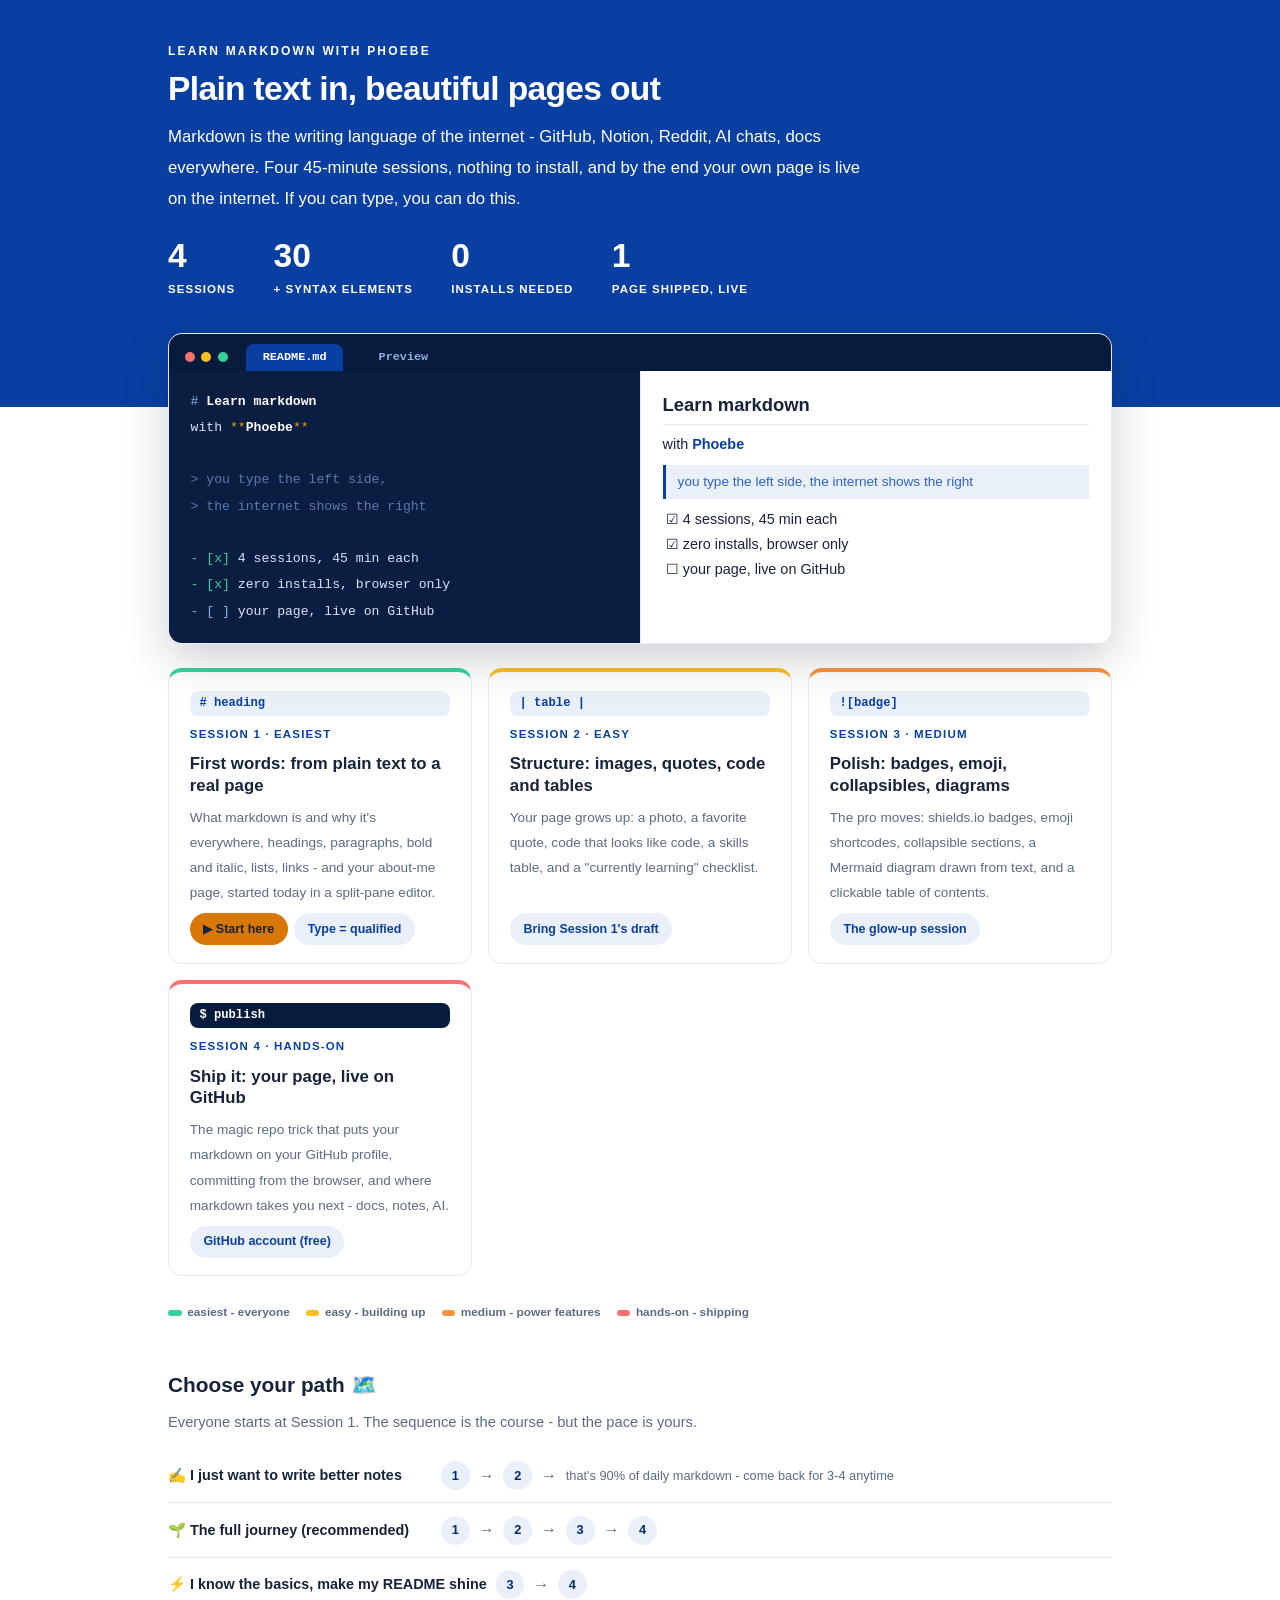
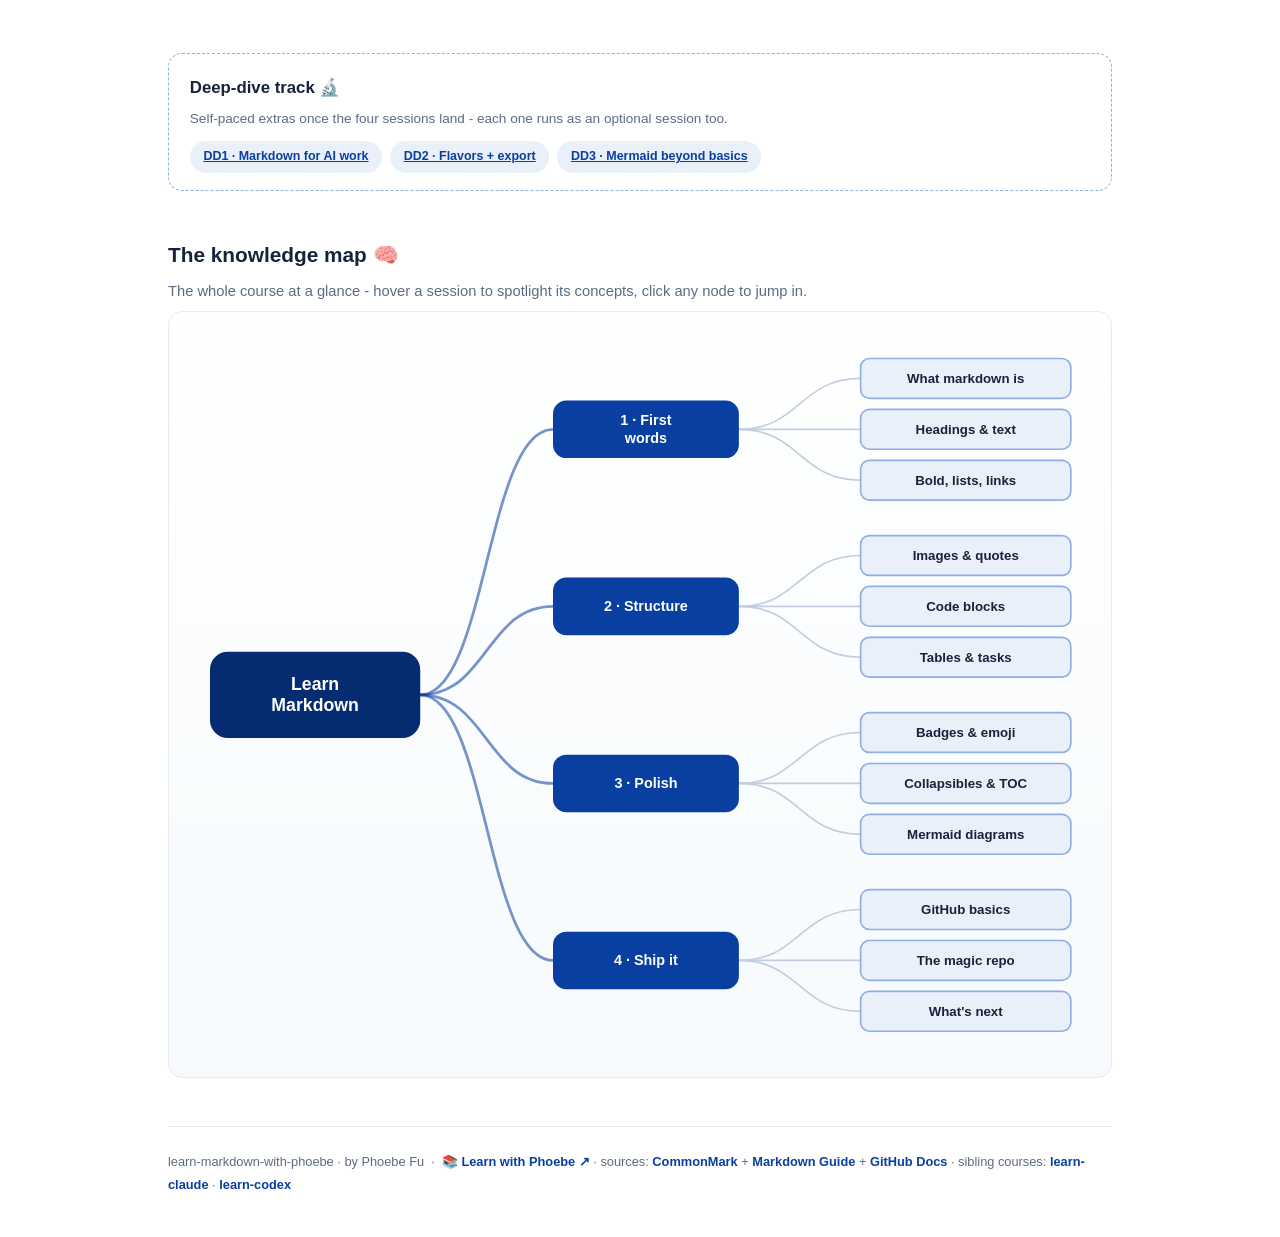
==== commit d95b715c: "Light surfaces everywhere: lightbox, cheat panel, code boxes; contrast and phone-width fixes Every d" ====
--- a/index.html
+++ b/index.html
@@ -19,12 +19,12 @@
 <meta name="twitter:image" content="https://phoebefu6.github.io/learn-markdown-with-phoebe/assets/og-cover.png">
 <!-- social:end -->
 <title>learn markdown with phoebe - plain text in, beautiful pages out</title>
-<link rel="stylesheet" href="assets/style.css?v=21">
+<link rel="stylesheet" href="assets/style.css?v=37">
 <style>
   .masthead { padding-bottom: 6.5rem; }
   .stats-row { display: flex; gap: 2.4rem; margin-top: 1.5rem; flex-wrap: wrap; }
   .stat b { display: block; font-size: 2.1rem; font-weight: 800; line-height: 1.05; font-variant-numeric: tabular-nums; }
-  .stat span { font-size: .72rem; opacity: .85; text-transform: uppercase; letter-spacing: .09em; font-weight: 600; }
+  .stat span { font-size: .72rem; opacity: 1; text-transform: uppercase; letter-spacing: .09em; font-weight: 600; }
 
   .hero-editor { margin-top: -4.6rem; position: relative; z-index: 2; }
 
@@ -58,9 +58,9 @@
   .path { display: flex; gap: .55rem; align-items: center; padding: .75rem 0; border-bottom: .5px solid var(--hairline); flex-wrap: wrap; }
   .path:last-child { border-bottom: none; }
   .path b { min-width: 16.5rem; font-size: .9rem; }
-  .path .pstep { background: var(--indigo-50); color: var(--indigo); border-radius: 999px; padding: .16rem .68rem; font-weight: 700; font-size: .8rem; text-decoration: none; transition: all .12s ease; }
+  .path .pstep { background: var(--indigo-50); color: var(--indigo-deep); border-radius: 999px; padding: .16rem .68rem; font-weight: 700; font-size: .8rem; text-decoration: none; transition: all .12s ease; }
   .path .pstep:hover { background: var(--indigo); color: #fff; }
-  .path .parr { color: var(--faint); font-weight: 700; }
+  .path .parr { color: var(--muted); font-weight: 700; }
 
   .dd-strip { margin-top: 2.6rem; border: 1px dashed var(--indigo-soft); border-radius: var(--radius); padding: 1.1rem 1.3rem; }
   .dd-strip h2 { font-size: 1.05rem; font-weight: 800; margin-bottom: .2rem; }
@@ -237,6 +237,6 @@
 };
 </script>
 <script src="assets/mindmap.js?v=17"></script>
-<script src="assets/app.js?v=17"></script>
+<script src="assets/app.js?v=37"></script>
 </body>
 </html>
--- a/assets/style.css
+++ b/assets/style.css
@@ -15,8 +15,8 @@
   --amber-ink: #3F2A05;
   --amber-50: #FDF3E3;
   --paper: #FFFFFF;
-  --code-bg: #071B3D;
-  --code-ink: #D9E4F7;
+  --code-bg: #EAF0FA;
+  --code-ink: #16233B;
   --radius: 14px;
 }
 
@@ -46,7 +46,7 @@
   font-size: .75rem;
   letter-spacing: .18em;
   text-transform: uppercase;
-  opacity: .85;
+  opacity: 1;
   font-weight: 600;
 }
 .masthead h1 {
@@ -57,7 +57,7 @@
   letter-spacing: -.02em;
 }
 .masthead h1 .accent { color: inherit; }
-.masthead .sub { font-size: 1.05rem; opacity: .92; max-width: 44rem; }
+.masthead .sub { font-size: 1.05rem; opacity: 1; max-width: 44rem; }
 
 .chip-row { display: flex; flex-wrap: wrap; gap: .5rem; margin-top: 1.1rem; }
 .chip {
@@ -71,7 +71,7 @@
   white-space: nowrap;
 }
 .chip.level { background: #fff; color: var(--indigo); }
-.chip.audience { background: rgba(255,255,255,.16); color: #fff; border: 1px solid rgba(255,255,255,.35); }
+.chip.audience { background: rgba(255,255,255,.08); color: #fff; border: 1px solid rgba(255,255,255,.35); }
 .chip.time { background: var(--ink); color: #fff; font-variant-numeric: tabular-nums; }
 
 /* ---------- agenda bar ---------- */
@@ -224,7 +224,7 @@
 .pill.light { background: var(--indigo-50); color: var(--indigo); }
 .pill.inkpill { background: var(--ink); color: #fff; }
 .pill.amber, .pill.peach { background: var(--amber); color: var(--ink); }
-.pill.bare { color: var(--faint); }
+.pill.bare { color: var(--muted); }
 
 /* ---------- 4D grid ---------- */
 .grid-2 { display: grid; grid-template-columns: repeat(auto-fit, minmax(15rem, 1fr)); gap: .8rem; margin: .5rem 0 1rem; }
@@ -253,10 +253,11 @@
 table.clean td:first-child { font-weight: 600; }
 
 /* ---------- prompt boxes ---------- */
-.prompt-box {
+.prompt-box{
   position: relative;
-  background: var(--code-bg);
-  color: var(--code-ink);
+  background: #EAF0FA;
+  border: 1px solid #E5EAF3;
+  color: #16233B;
   border-radius: var(--radius);
   padding: 1.1rem 1.2rem;
   margin: 1rem 0 1.2rem;
@@ -266,12 +267,12 @@
   white-space: pre-wrap;
   word-break: break-word;
 }
-.prompt-box .label {
+.prompt-box .label{
   position: absolute;
   top: -0.7rem;
   left: 1rem;
-  background: var(--indigo);
-  color: #fff;
+  background: #083FA1;
+  color: #FFFFFF;
   font-family: "Inter", -apple-system, sans-serif;
   font-size: .68rem;
   font-weight: 700;
@@ -282,13 +283,13 @@
 }
 .prompt-box.bad .label { background: var(--faint); color: var(--ink); }
 .prompt-box.good .label { background: var(--amber); color: var(--ink); }
-.copy-btn {
+.copy-btn{
   position: absolute;
   top: .7rem;
   right: .7rem;
-  background: rgba(255,255,255,.1);
-  border: 1px solid rgba(255,255,255,.25);
-  color: #fff;
+  background: #FFFFFF;
+  border: 1px solid #E5EAF3;
+  color: #16233B;
   border-radius: 999px;
   padding: .25rem .8rem;
   font-size: .72rem;
@@ -297,7 +298,7 @@
   font-family: "Inter", -apple-system, sans-serif;
   transition: background .15s ease;
 }
-.copy-btn:hover { background: rgba(255,255,255,.22); }
+.copy-btn:hover { background: #E5EAF3; }
 .copy-btn.copied { background: var(--amber); border-color: var(--amber); color: var(--ink); }
 
 /* ---------- demo steps ---------- */
@@ -387,11 +388,11 @@
   gap: .4rem;
 }
 
-.lightbox {
+.lightbox{
   position: fixed;
   inset: 0;
   z-index: 100;
-  background: rgba(22,35,59,.9);
+  background: rgba(255,255,255,.97);
   display: none;
   align-items: center;
   justify-content: center;
@@ -399,8 +400,10 @@
   cursor: zoom-out;
 }
 .lightbox.open { display: flex; }
-.lightbox .inner {
+.lightbox .inner{
   background: #fff;
+  border: 1px solid #E5EAF3;
+  box-shadow: 0 10px 40px rgba(22,35,59,.14);
   border-radius: var(--radius);
   padding: 2rem;
   max-width: 94vw;
@@ -408,13 +411,12 @@
   overflow: auto;
 }
 .lightbox .inner svg, .lightbox .inner img { width: min(88vw, 70rem); height: auto; }
-.lightbox .close-hint {
+.lightbox .close-hint{
   position: fixed;
   top: 1rem; right: 1.4rem;
-  color: #fff;
+  color: #16233B;
   font-size: .8rem;
   font-weight: 600;
-  opacity: .8;
 }
 
 /* ---------- courses covered ---------- */
@@ -433,19 +435,20 @@
 .covered-row .note { margin-left: auto; color: var(--muted); font-size: .78rem; text-align: right; }
 
 /* ---------- cheat sheet footer ---------- */
-.cheat {
-  background: var(--ink);
-  color: #fff;
+.cheat{
+  background: #EAF0FA;
+  border: 1px solid #E5EAF3;
+  color: #16233B;
   border-radius: var(--radius);
   padding: 1.6rem 1.6rem 1.3rem;
   margin-top: 3rem;
 }
 .cheat h3 { font-size: 1.1rem; margin-bottom: 1rem; }
-.cheat h3 span { color: var(--indigo-soft); }
+.cheat h3 span { color: #083FA1; }
 .cheat .grid-2 { gap: 1rem; }
 .cheat .cheat-item { border-left: 3px solid var(--indigo-mid); padding-left: .8rem; }
-.cheat .cheat-item b { display: block; font-size: .85rem; color: var(--indigo-soft); }
-.cheat .cheat-item span { font-size: .82rem; opacity: .85; }
+.cheat .cheat-item b { display: block; font-size: .85rem; color: #052C70; }
+.cheat .cheat-item span { font-size: .82rem; color: #5C6B84; }
 
 footer.pagefoot {
   border-top: 1px solid var(--hairline);
@@ -540,7 +543,7 @@
   margin-top: 1.1rem;
   flex-wrap: wrap;
 }
-.journey .jlabel { font-size: .7rem; font-weight: 700; text-transform: uppercase; letter-spacing: .09em; opacity: .8; margin-right: .3rem; }
+.journey .jlabel { font-size: .7rem; font-weight: 700; text-transform: uppercase; letter-spacing: .09em; opacity: 1; margin-right: .3rem; }
 .journey a {
   width: 1.7rem; height: 1.7rem;
   border-radius: 999px;
@@ -817,3 +820,30 @@
   color: var(--pv-flag);
 }
 /* === /LWP-PATCH === */
+
+/* layout-patch-3: phone-width overflow (2026-10-10) */
+.sql-bar { flex-wrap: wrap; }
+@media (max-width: 480px) {
+  .covered-row { flex-wrap: wrap; }
+  .covered-row .note { margin-left: 0; text-align: left; flex-basis: 100%; }
+  details.card summary { flex-wrap: wrap; }
+  details.card summary .mini { white-space: normal; }
+  .wk, .sqlbox, .prompt-box, pre { max-width: 100%; overflow-x: auto; }
+  .mono, code, strong, .note { overflow-wrap: anywhere; }
+  select, input[type=range], label { max-width: 100%; }
+  canvas, svg, img { max-width: 100%; height: auto; }
+  .tree-kids, .tree-node-wrap, .tree-node, .rb-night, .al-row, .gd-field, .tl-row, .sl-row { max-width: 100%; overflow-x: auto; }
+  .tl-cols, .sl-cols, .bb-cols, .ev-cols, [class$="-cols"] { grid-template-columns: 1fr !important; display: grid; }
+  .tl-cols > *, .sl-cols > *, [class$="-cols"] > * { min-width: 0; max-width: 100%; }
+  .mono { white-space: normal; }
+  .er-w, .bb-lab, .tl-lev, .sl-lev { max-width: 100%; white-space: normal; }
+}
+/* contrast-patch-2b */
+.cheat a { color: var(--indigo-deep, var(--ink)); }
+.chip.audience { background: transparent; border-color: rgba(255,255,255,.55); }
+.masthead a, .masthead .sub a { color: #fff; text-decoration: underline; text-underline-offset: 2px; }
+.prompt-box b, .prompt-box strong { color: var(--indigo-deep, var(--ink)); }
+.prompt-box span, .prompt-box em, .prompt-box i { color: inherit; }
+.pp-stamp i { color: var(--ink); }
+/* contrast-patch-2c */
+.rp-arrow { color: var(--muted) !important; opacity: 1 !important; }
